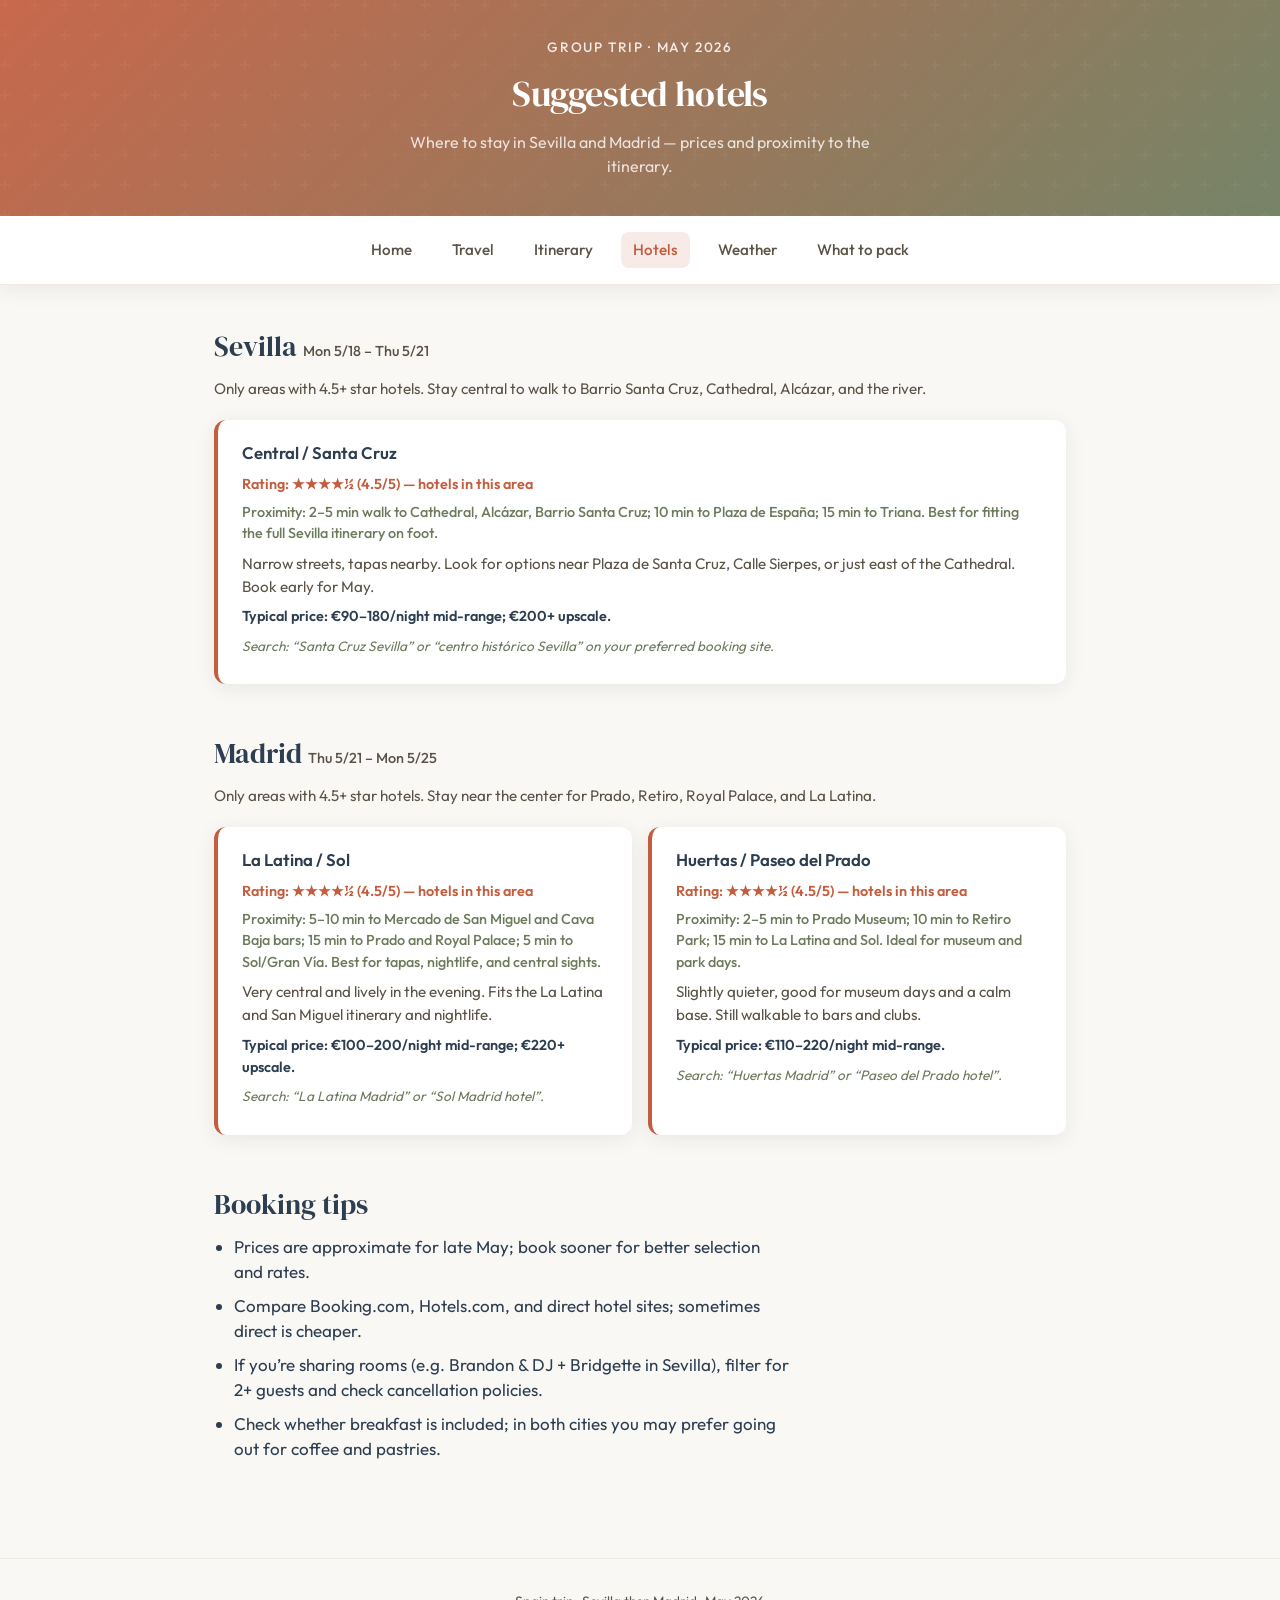
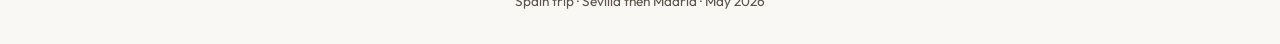
==== hotels.html @ f9c8597b "Add files via upload" ====
<!DOCTYPE html>
<html lang="en">
<head>
  <meta charset="UTF-8" />
  <meta name="viewport" content="width=device-width, initial-scale=1.0" />
  <title>Suggested hotels — Spain Trip May 2026</title>
  <link rel="preconnect" href="https://fonts.googleapis.com" />
  <link rel="preconnect" href="https://fonts.gstatic.com" crossorigin />
  <link href="https://fonts.googleapis.com/css2?family=DM+Serif+Display&family=Outfit:wght@300;400;500;600&display=swap" rel="stylesheet" />
  <link rel="stylesheet" href="styles.css" />
</head>
<body class="page-hotels">
  <header class="hero hero-small">
    <div class="hero-bg"></div>
    <div class="hero-content">
      <p class="hero-label">Group Trip · May 2026</p>
      <h1>Suggested hotels</h1>
      <p class="hero-sub">Where to stay in Sevilla and Madrid — prices and proximity to the itinerary.</p>
    </div>
  </header>

  <nav class="site-nav" aria-label="Trip planning">
    <a href="index.html">Home</a>
    <a href="travel.html">Travel</a>
    <a href="itinerary.html">Itinerary</a>
    <a href="hotels.html" class="nav-current">Hotels</a>
    <a href="weather.html">Weather</a>
    <a href="pack.html">What to pack</a>
  </nav>

  <main>
    <section class="section">
      <h2>Sevilla <span class="city-dates">Mon 5/18 – Thu 5/21</span></h2>
      <p class="section-desc">Only areas with 4.5+ star hotels. Stay central to walk to Barrio Santa Cruz, Cathedral, Alcázar, and the river.</p>
      <div class="hotel-cards">
        <div class="hotel-card">
          <h3>Central / Santa Cruz</h3>
          <p class="hotel-rating">Rating: ★★★★½ (4.5/5) — hotels in this area</p>
          <p class="hotel-proximity">Proximity: 2–5 min walk to Cathedral, Alcázar, Barrio Santa Cruz; 10 min to Plaza de España; 15 min to Triana. Best for fitting the full Sevilla itinerary on foot.</p>
          <p>Narrow streets, tapas nearby. Look for options near Plaza de Santa Cruz, Calle Sierpes, or just east of the Cathedral. Book early for May.</p>
          <p class="hotel-price">Typical price: €90–180/night mid-range; €200+ upscale.</p>
          <p class="hotel-tip">Search: “Santa Cruz Sevilla” or “centro histórico Sevilla” on your preferred booking site.</p>
        </div>
      </div>
    </section>

    <section class="section">
      <h2>Madrid <span class="city-dates">Thu 5/21 – Mon 5/25</span></h2>
      <p class="section-desc">Only areas with 4.5+ star hotels. Stay near the center for Prado, Retiro, Royal Palace, and La Latina.</p>
      <div class="hotel-cards">
        <div class="hotel-card">
          <h3>La Latina / Sol</h3>
          <p class="hotel-rating">Rating: ★★★★½ (4.5/5) — hotels in this area</p>
          <p class="hotel-proximity">Proximity: 5–10 min to Mercado de San Miguel and Cava Baja bars; 15 min to Prado and Royal Palace; 5 min to Sol/Gran Vía. Best for tapas, nightlife, and central sights.</p>
          <p>Very central and lively in the evening. Fits the La Latina and San Miguel itinerary and nightlife.</p>
          <p class="hotel-price">Typical price: €100–200/night mid-range; €220+ upscale.</p>
          <p class="hotel-tip">Search: “La Latina Madrid” or “Sol Madrid hotel”.</p>
        </div>
        <div class="hotel-card">
          <h3>Huertas / Paseo del Prado</h3>
          <p class="hotel-rating">Rating: ★★★★½ (4.5/5) — hotels in this area</p>
          <p class="hotel-proximity">Proximity: 2–5 min to Prado Museum; 10 min to Retiro Park; 15 min to La Latina and Sol. Ideal for museum and park days.</p>
          <p>Slightly quieter, good for museum days and a calm base. Still walkable to bars and clubs.</p>
          <p class="hotel-price">Typical price: €110–220/night mid-range.</p>
          <p class="hotel-tip">Search: “Huertas Madrid” or “Paseo del Prado hotel”.</p>
        </div>
      </div>
    </section>

    <section class="section">
      <h2>Booking tips</h2>
      <ul class="tip-list">
        <li>Prices are approximate for late May; book sooner for better selection and rates.</li>
        <li>Compare Booking.com, Hotels.com, and direct hotel sites; sometimes direct is cheaper.</li>
        <li>If you’re sharing rooms (e.g. Brandon & DJ + Bridgette in Sevilla), filter for 2+ guests and check cancellation policies.</li>
        <li>Check whether breakfast is included; in both cities you may prefer going out for coffee and pastries.</li>
      </ul>
    </section>
  </main>

  <footer class="footer">
    <p>Spain trip · Sevilla then Madrid · May 2026</p>
  </footer>
</body>
</html>
---- styles.css ----
/* Spain Trip Planner — warm, readable, Spanish-inspired */

:root {
  --cream: #faf8f5;
  --cream-dark: #f0ebe3;
  --terracotta: #c45c3e;
  --terracotta-soft: #d97a5e;
  --olive: #6b7b5c;
  --deep-blue: #2c3e50;
  --warm-gray: #5c5346;
  --white: #fff;
  --shadow: 0 4px 20px rgba(44, 42, 38, 0.08);
  --radius: 12px;
  --radius-sm: 8px;
}

*,
*::before,
*::after {
  box-sizing: border-box;
}

body {
  margin: 0;
  font-family: "Outfit", sans-serif;
  font-weight: 400;
  font-size: 17px;
  line-height: 1.55;
  color: var(--deep-blue);
  background: var(--cream);
  -webkit-font-smoothing: antialiased;
}

.hero {
  position: relative;
  min-height: 42vh;
  display: flex;
  align-items: center;
  justify-content: center;
  padding: 3rem 1.5rem;
  overflow: hidden;
}

.hero-bg {
  position: absolute;
  inset: 0;
  background: linear-gradient(135deg, var(--terracotta) 0%, var(--olive) 100%);
  opacity: 0.92;
}

.hero-bg::after {
  content: "";
  position: absolute;
  inset: 0;
  background: url("data:image/svg+xml,%3Csvg width='60' height='60' viewBox='0 0 60 60' xmlns='http://www.w3.org/2000/svg'%3E%3Cg fill='none' fill-rule='evenodd'%3E%3Cpath fill='%23fff' fill-opacity='0.06' d='M36 34v-4h-2v4h-4v2h4v4h2v-4h4v-2h-4zm0-30V0h-2v4h-4v2h4v4h2V6h4V4h-4zM6 34v-4H4v4H0v2h4v4h2v-4h4v-2H6zM6 4V0H4v4H0v2h4v4h2V6h4V4H6z'/%3E%3C/g%3E%3C/svg%3E");
  opacity: 0.5;
}

.hero-content {
  position: relative;
  z-index: 1;
  text-align: center;
  max-width: 32rem;
}

.hero-label {
  font-size: 0.85rem;
  font-weight: 500;
  letter-spacing: 0.12em;
  text-transform: uppercase;
  color: rgba(255, 255, 255, 0.85);
  margin: 0 0 0.5rem 0;
}

.hero h1 {
  font-family: "DM Serif Display", serif;
  font-size: clamp(2.5rem, 6vw, 3.5rem);
  font-weight: 400;
  color: var(--white);
  margin: 0 0 0.5rem 0;
  letter-spacing: -0.02em;
}

.hero-dates {
  font-size: 1rem;
  color: rgba(255, 255, 255, 0.9);
  margin: 0 0 0.75rem 0;
}

.hero-sub {
  font-size: 1rem;
  color: rgba(255, 255, 255, 0.8);
  margin: 0;
}

.hero-small {
  min-height: 24vh;
  padding: 2rem 1.5rem;
}

.hero-small h1 {
  font-size: clamp(1.75rem, 4vw, 2.25rem);
}

/* Site nav */
.site-nav {
  display: flex;
  flex-wrap: wrap;
  justify-content: center;
  gap: 0.25rem 1rem;
  padding: 1rem 1.5rem;
  background: var(--white);
  border-bottom: 1px solid var(--cream-dark);
  box-shadow: var(--shadow);
}

.site-nav a {
  font-size: 0.95rem;
  font-weight: 500;
  color: var(--warm-gray);
  text-decoration: none;
  padding: 0.4rem 0.75rem;
  border-radius: var(--radius-sm);
  transition: color 0.15s, background 0.15s;
}

.site-nav a:hover {
  color: var(--terracotta);
  background: var(--cream-dark);
}

.site-nav a.nav-current {
  color: var(--terracotta);
  background: rgba(196, 92, 62, 0.12);
}

main {
  max-width: 900px;
  margin: 0 auto;
  padding: 2.5rem 1.5rem 3rem;
}

.section {
  margin-bottom: 3rem;
}

.section h2 {
  font-family: "DM Serif Display", serif;
  font-size: 1.75rem;
  font-weight: 400;
  color: var(--deep-blue);
  margin: 0 0 0.5rem 0;
}

.section-desc {
  color: var(--warm-gray);
  margin: 0 0 1.25rem 0;
  font-size: 0.95rem;
}

/* Timeline */
.timeline-section .timeline {
  display: flex;
  flex-wrap: wrap;
  align-items: stretch;
  gap: 1rem;
  margin-top: 1rem;
}

.timeline-city {
  flex: 1 1 240px;
  background: var(--white);
  border-radius: var(--radius);
  padding: 1.5rem;
  box-shadow: var(--shadow);
  border-top: 4px solid transparent;
}

.timeline-city.sevilla {
  border-top-color: var(--terracotta);
}

.timeline-city.madrid {
  border-top-color: var(--olive);
}

.timeline-badge {
  font-weight: 600;
  font-size: 1.1rem;
  color: var(--deep-blue);
  margin-bottom: 0.35rem;
}

.timeline-dates {
  font-size: 0.9rem;
  color: var(--terracotta);
  font-weight: 500;
  margin-bottom: 0.5rem;
}

.timeline-city.madrid .timeline-dates {
  color: var(--olive);
}

.timeline-city p {
  margin: 0;
  font-size: 0.9rem;
  color: var(--warm-gray);
}

.timeline-arrow {
  display: flex;
  align-items: center;
  font-size: 1.5rem;
  color: var(--warm-gray);
  opacity: 0.6;
}

/* Trip map (home) */
.map-section .trip-map {
  height: 340px;
  width: 100%;
  border-radius: var(--radius);
  overflow: hidden;
  background: var(--cream-dark);
  margin-top: 0.5rem;
}

.map-legend {
  display: flex;
  flex-wrap: wrap;
  gap: 0.75rem 1.25rem;
  margin-top: 0.75rem;
  font-size: 0.9rem;
  color: var(--warm-gray);
}

.map-legend strong {
  color: var(--deep-blue);
}

/* Availability */
.availability-tools {
  display: flex;
  flex-wrap: wrap;
  align-items: flex-end;
  gap: 0.75rem;
  margin-bottom: 1.25rem;
}

.availability-tools label {
  display: flex;
  flex-direction: column;
  gap: 0.25rem;
}

.availability-tools label span {
  font-size: 0.8rem;
  font-weight: 500;
  color: var(--warm-gray);
}

.availability-tools input {
  font: inherit;
  padding: 0.5rem 0.75rem;
  border: 1px solid var(--cream-dark);
  border-radius: var(--radius-sm);
  background: var(--white);
  width: 160px;
}

.availability-tools input:focus {
  outline: none;
  border-color: var(--terracotta);
  box-shadow: 0 0 0 2px rgba(196, 92, 62, 0.2);
}

.btn {
  font: inherit;
  font-weight: 500;
  padding: 0.5rem 1rem;
  border: none;
  border-radius: var(--radius-sm);
  cursor: pointer;
  transition: background 0.2s, transform 0.1s;
}

.btn:active {
  transform: scale(0.98);
}

.btn-primary {
  background: var(--terracotta);
  color: var(--white);
}

.btn-primary:hover {
  background: var(--terracotta-soft);
}

.availability-grid-wrap {
  overflow-x: auto;
  margin-bottom: 0.5rem;
  border-radius: var(--radius);
  box-shadow: var(--shadow);
  background: var(--white);
}

.availability-grid {
  width: 100%;
  border-collapse: collapse;
  font-size: 0.9rem;
}

.availability-grid th,
.availability-grid td {
  padding: 0.6rem 0.5rem;
  text-align: center;
  border-bottom: 1px solid var(--cream-dark);
}

.availability-grid th {
  font-weight: 600;
  color: var(--deep-blue);
  background: var(--cream-dark);
}

.availability-grid th:first-child,
.availability-grid td:first-child {
  text-align: left;
  padding-left: 1rem;
  min-width: 100px;
  position: sticky;
  left: 0;
  background: var(--white);
  z-index: 1;
}

.availability-grid tr:last-child td {
  border-bottom: none;
}

.availability-grid .cell-btn {
  display: block;
  width: 28px;
  height: 28px;
  margin: 0 auto;
  border: 2px solid var(--cream-dark);
  border-radius: 6px;
  background: var(--cream);
  cursor: pointer;
  transition: background 0.15s, border-color 0.15s;
}

.availability-grid .cell-btn:hover {
  border-color: var(--terracotta);
  background: rgba(196, 92, 62, 0.1);
}

.availability-grid .cell-btn.available {
  background: var(--olive);
  border-color: var(--olive);
}

.availability-grid .cell-btn.available:hover {
  background: var(--terracotta);
  border-color: var(--terracotta);
}

/* Attendees & travel */
.attendee-list {
  list-style: none;
  margin: 0;
  padding: 0;
  display: grid;
  gap: 1rem;
}

.attendee-card {
  background: var(--white);
  border-radius: var(--radius);
  padding: 1.25rem 1.5rem;
  box-shadow: var(--shadow);
  border-left: 4px solid var(--terracotta);
}

.attendee-card strong {
  display: block;
  font-size: 1.1rem;
  color: var(--deep-blue);
  margin-bottom: 0.35rem;
}

.attendee-card p {
  margin: 0;
  font-size: 0.95rem;
  color: var(--warm-gray);
  line-height: 1.5;
}

/* Weather */
.weather-grid {
  display: grid;
  grid-template-columns: repeat(auto-fill, minmax(140px, 1fr));
  gap: 0.75rem;
  margin-top: 1rem;
}

.weather-day {
  background: var(--white);
  border-radius: var(--radius-sm);
  padding: 1rem;
  box-shadow: var(--shadow);
  border-top: 3px solid var(--cream-dark);
}

.weather-day-sevilla {
  border-top-color: var(--terracotta);
}

.weather-day-madrid {
  border-top-color: var(--olive);
}

.weather-day-transfer {
  border-top-color: var(--warm-gray);
}

.weather-day-empty {
  opacity: 0.7;
}

.weather-day-header {
  display: flex;
  flex-wrap: wrap;
  justify-content: space-between;
  align-items: baseline;
  gap: 0.25rem;
  margin-bottom: 0.35rem;
}

.weather-day-name {
  font-weight: 600;
  font-size: 0.9rem;
  color: var(--deep-blue);
}

.weather-day-city {
  font-size: 0.75rem;
  color: var(--warm-gray);
  text-transform: uppercase;
  letter-spacing: 0.04em;
}

.weather-day-temp {
  font-size: 1rem;
  font-weight: 600;
  color: var(--terracotta);
  margin-bottom: 0.2rem;
}

.weather-day-conditions {
  font-size: 0.8rem;
  color: var(--warm-gray);
}

.weather-day-precip {
  font-size: 0.75rem;
  color: var(--olive);
  margin-top: 0.25rem;
}

/* Day-by-day itinerary */
.day-list {
  display: flex;
  flex-direction: column;
  gap: 0.5rem;
  margin-top: 1rem;
}

.day-card {
  background: var(--white);
  border-radius: var(--radius);
  box-shadow: var(--shadow);
  overflow: hidden;
  border: 1px solid var(--cream-dark);
}

.day-card-header {
  width: 100%;
  display: flex;
  flex-wrap: wrap;
  align-items: center;
  gap: 0.5rem 1rem;
  padding: 1rem 1.25rem;
  font: inherit;
  font-weight: 500;
  color: var(--deep-blue);
  background: none;
  border: none;
  cursor: pointer;
  text-align: left;
  transition: background 0.15s;
}

.day-card-header:hover {
  background: var(--cream-dark);
}

.day-card-title {
  font-size: 1.05rem;
}

.day-card-city {
  font-size: 0.8rem;
  font-weight: 600;
  text-transform: uppercase;
  letter-spacing: 0.05em;
  padding: 0.2rem 0.5rem;
  border-radius: 4px;
}

.day-city-sevilla {
  background: rgba(196, 92, 62, 0.15);
  color: var(--terracotta);
}

.day-city-madrid {
  background: rgba(107, 123, 92, 0.2);
  color: var(--olive);
}

.day-city-transfer {
  background: rgba(92, 83, 70, 0.15);
  color: var(--warm-gray);
}

.day-card-chevron {
  margin-left: auto;
  font-size: 0.7rem;
  color: var(--warm-gray);
  transition: transform 0.2s;
}

.day-card-open .day-card-chevron {
  transform: rotate(180deg);
}

.day-card-content {
  padding: 0 1.25rem 1.25rem;
  border-top: 1px solid var(--cream-dark);
}

.day-card-content[hidden] {
  display: none;
}

.day-arrivals {
  font-size: 0.95rem;
  color: var(--deep-blue);
  background: rgba(107, 123, 92, 0.12);
  padding: 0.6rem 0.9rem;
  border-radius: var(--radius-sm);
  margin-bottom: 1rem;
  border-left: 3px solid var(--olive);
}

.day-arrivals strong {
  color: var(--olive);
}

.day-departures {
  font-size: 0.95rem;
  color: var(--deep-blue);
  background: rgba(196, 92, 62, 0.1);
  padding: 0.6rem 0.9rem;
  border-radius: var(--radius-sm);
  margin-bottom: 1rem;
  border-left: 3px solid var(--terracotta);
}

.day-departures strong {
  color: var(--terracotta);
}

.day-card-content > .day-do,
.day-card-content > .day-eat,
.day-card-content > .day-night {
  margin-top: 1rem;
}

.day-do-block {
  margin-bottom: 1rem;
}

.day-do-block:last-child {
  margin-bottom: 0;
}

.day-do-block h4 {
  font-size: 0.8rem;
  font-weight: 600;
  text-transform: uppercase;
  letter-spacing: 0.06em;
  color: var(--warm-gray);
  margin: 0 0 0.35rem 0;
}

.day-do-block ul {
  margin: 0;
  padding-left: 1.2rem;
  font-size: 0.95rem;
  color: var(--deep-blue);
}

.day-do-block li {
  margin-bottom: 0.25rem;
}

.day-night h4 {
  color: var(--olive);
}

.day-card-content h4 {
  font-size: 0.8rem;
  font-weight: 600;
  text-transform: uppercase;
  letter-spacing: 0.06em;
  color: var(--warm-gray);
  margin: 0 0 0.35rem 0;
}

.day-card-content ul {
  margin: 0;
  padding-left: 1.2rem;
  font-size: 0.95rem;
  color: var(--deep-blue);
}

.day-card-content li {
  margin-bottom: 0.25rem;
}

/* Suggested flights */
.flights-list {
  list-style: none;
  margin: 0;
  padding: 0;
  display: flex;
  flex-direction: column;
  gap: 1rem;
  margin-top: 1rem;
}

.flight-card {
  background: var(--white);
  border-radius: var(--radius);
  padding: 1.25rem 1.5rem;
  box-shadow: var(--shadow);
  border-left: 4px solid var(--olive);
}

.flight-card strong {
  display: block;
  font-size: 1.05rem;
  color: var(--deep-blue);
  margin-bottom: 0.5rem;
}

.flight-card p {
  margin: 0.35rem 0;
  font-size: 0.95rem;
  color: var(--warm-gray);
  line-height: 1.5;
}

.flight-route {
  font-weight: 500;
  color: var(--deep-blue);
}

.flight-link {
  display: inline-block;
  font-size: 0.9rem;
  font-weight: 500;
  color: var(--terracotta);
  text-decoration: none;
  margin: 0.2rem 0 0.5rem 0;
  transition: color 0.15s;
}

.flight-link:hover {
  color: var(--terracotta-soft);
  text-decoration: underline;
}

.flight-link-2 {
  margin-left: 0.75rem;
}

.flight-card-no-link {
  border-left-color: var(--cream-dark);
  opacity: 0.9;
}

.availability-legend {
  font-size: 0.85rem;
  color: var(--warm-gray);
  margin: 0;
}

.legend-dot {
  display: inline-block;
  width: 12px;
  height: 12px;
  border-radius: 4px;
  vertical-align: middle;
  margin-right: 0.25rem;
}

.legend-dot.available {
  background: var(--olive);
}

.legend-dot.unavailable {
  background: var(--cream-dark);
}

/* Itinerary */
.city-block {
  margin-bottom: 2rem;
}

.city-block h3 {
  font-family: "DM Serif Display", serif;
  font-size: 1.35rem;
  font-weight: 400;
  color: var(--deep-blue);
  margin: 0 0 0.75rem 0;
}

.city-dates {
  font-family: "Outfit", sans-serif;
  font-size: 0.9rem;
  font-weight: 500;
  color: var(--warm-gray);
}

.recommendations {
  display: grid;
  grid-template-columns: repeat(auto-fit, minmax(260px, 1fr));
  gap: 1rem;
}

.rec-card {
  background: var(--white);
  border-radius: var(--radius);
  padding: 1.25rem 1.5rem;
  box-shadow: var(--shadow);
  border-left: 4px solid var(--terracotta);
}

.city-block:last-of-type .rec-card {
  border-left-color: var(--olive);
}

.rec-card h4 {
  font-size: 0.9rem;
  font-weight: 600;
  text-transform: uppercase;
  letter-spacing: 0.06em;
  color: var(--terracotta);
  margin: 0 0 0.5rem 0;
}

.city-block:last-of-type .rec-card h4 {
  color: var(--olive);
}

.rec-card ul {
  margin: 0;
  padding-left: 1.2rem;
  color: var(--deep-blue);
}

.rec-card li {
  margin-bottom: 0.35rem;
}

.rec-card li:last-child {
  margin-bottom: 0;
}

/* Travel */
.travel-cards {
  display: grid;
  grid-template-columns: repeat(auto-fit, minmax(240px, 1fr));
  gap: 1rem;
  margin-top: 1rem;
}

.travel-card {
  background: var(--white);
  border-radius: var(--radius);
  padding: 1.25rem;
  box-shadow: var(--shadow);
}

.travel-card h4 {
  font-size: 1rem;
  font-weight: 600;
  color: var(--deep-blue);
  margin: 0 0 0.5rem 0;
}

.travel-card p {
  margin: 0;
  font-size: 0.9rem;
  color: var(--warm-gray);
}

/* Footer */
.footer {
  text-align: center;
  padding: 2rem 1rem;
  font-size: 0.85rem;
  color: var(--warm-gray);
  border-top: 1px solid var(--cream-dark);
}

.footer p {
  margin: 0;
}

/* Hotels */
.hotel-cards {
  display: grid;
  grid-template-columns: repeat(auto-fit, minmax(260px, 1fr));
  gap: 1rem;
  margin-top: 1rem;
}

.hotel-card {
  background: var(--white);
  border-radius: var(--radius);
  padding: 1.25rem 1.5rem;
  box-shadow: var(--shadow);
  border-left: 4px solid var(--terracotta);
}

.hotel-card h3 {
  font-size: 1.05rem;
  font-weight: 600;
  color: var(--deep-blue);
  margin: 0 0 0.5rem 0;
}

.hotel-rating {
  font-size: 0.9rem !important;
  color: var(--terracotta) !important;
  font-weight: 600;
  margin: 0 0 0.35rem 0 !important;
}

.hotel-card p {
  margin: 0 0 0.5rem 0;
  font-size: 0.95rem;
  color: var(--warm-gray);
  line-height: 1.5;
}

.hotel-proximity {
  font-size: 0.9rem !important;
  color: var(--olive) !important;
  font-weight: 500;
}

.hotel-price {
  font-size: 0.9rem !important;
  color: var(--deep-blue) !important;
  font-weight: 600;
  margin-top: 0.35rem !important;
}

.hotel-tip {
  font-size: 0.85rem !important;
  color: var(--olive) !important;
  font-style: italic;
  margin-top: 0.5rem !important;
}

.tip-list {
  margin: 0;
  padding-left: 1.25rem;
  color: var(--deep-blue);
  max-width: 36rem;
}

.tip-list li {
  margin-bottom: 0.5rem;
  line-height: 1.5;
}

/* Pack */
.pack-section h2 {
  font-family: "DM Serif Display", serif;
  font-size: 1.35rem;
  font-weight: 400;
  color: var(--deep-blue);
  margin: 0 0 0.5rem 0;
}

.pack-list {
  margin: 0;
  padding-left: 1.25rem;
  color: var(--deep-blue);
}

.pack-list li {
  margin-bottom: 0.6rem;
  line-height: 1.5;
}

.pack-list strong {
  color: var(--deep-blue);
}

@media (max-width: 600px) {
  .availability-grid th,
  .availability-grid td {
    padding: 0.5rem 0.35rem;
    font-size: 0.8rem;
  }

  .availability-grid .cell-btn {
    width: 24px;
    height: 24px;
  }

  .site-nav {
    gap: 0.25rem 0.5rem;
    padding: 0.75rem 1rem;
  }

  .site-nav a {
    font-size: 0.85rem;
    padding: 0.35rem 0.5rem;
  }
}
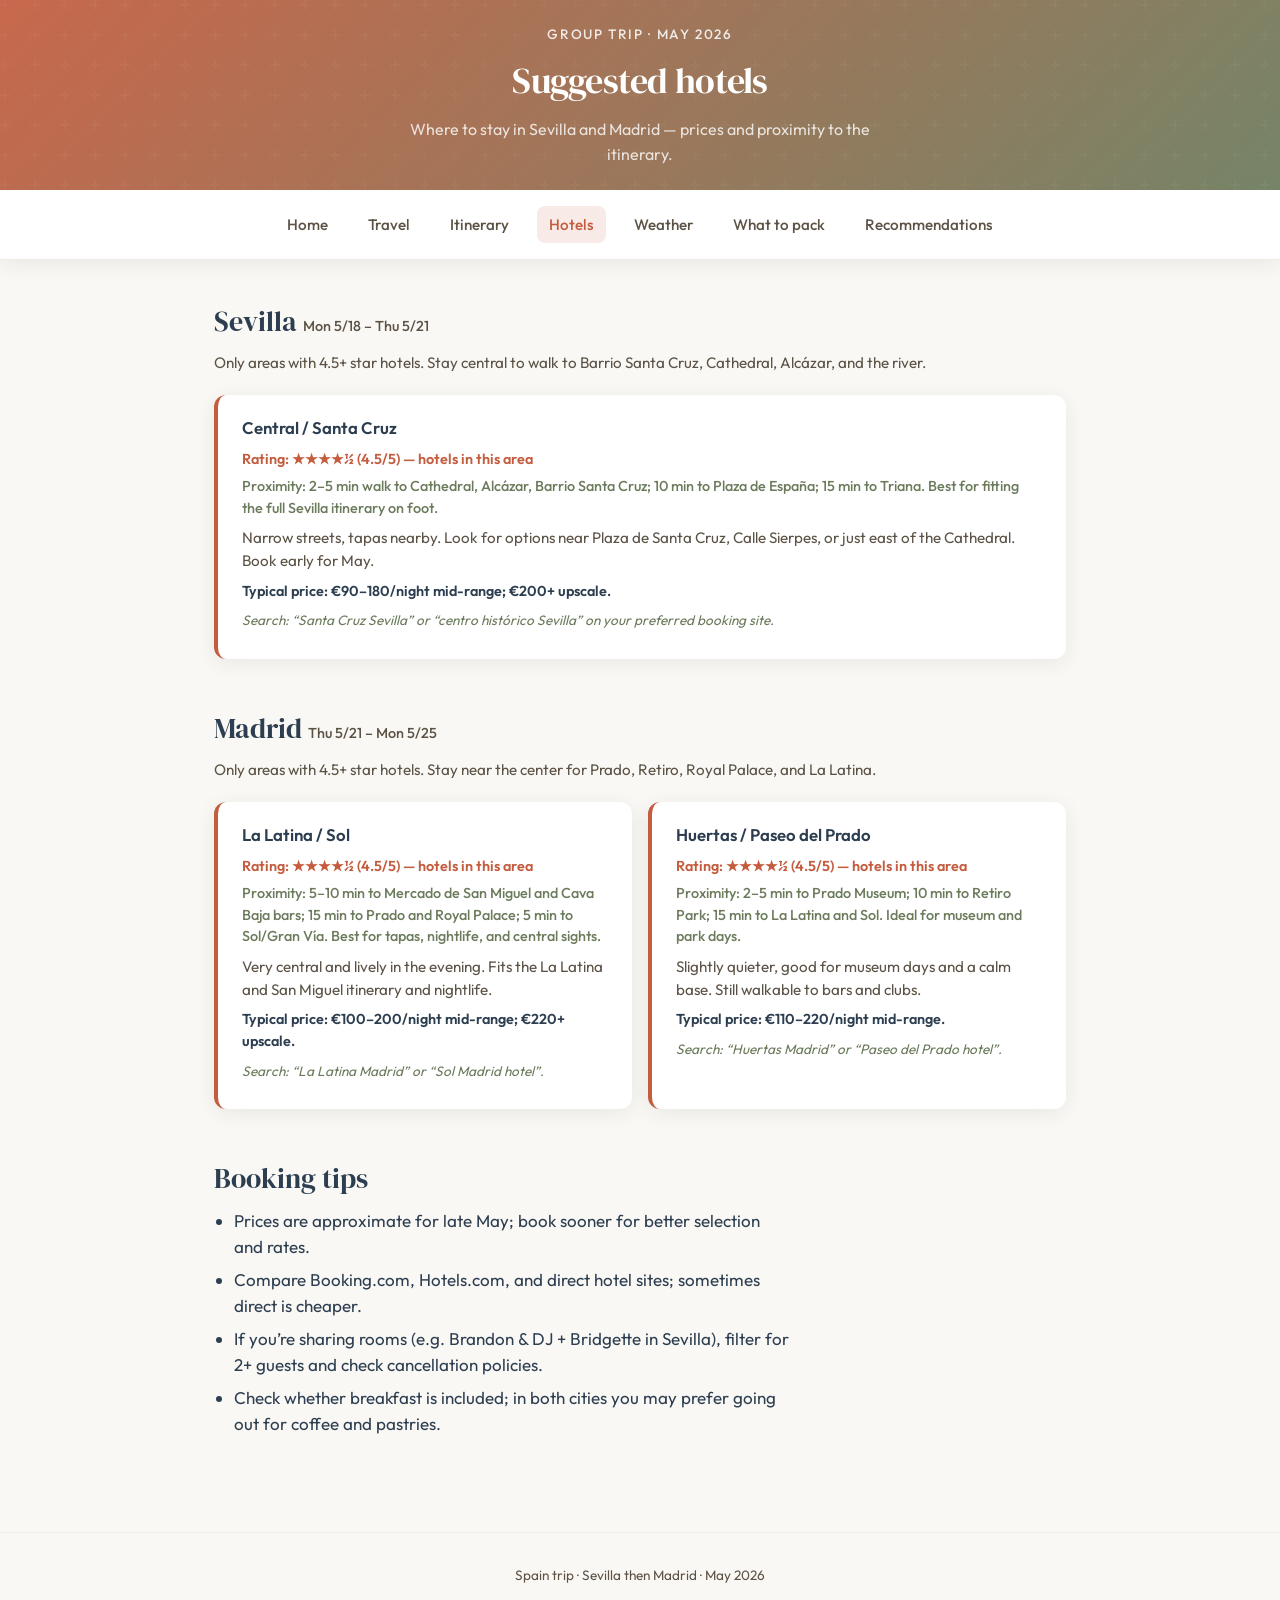
==== commit dc53580a: "Add files via upload" ====
--- a/hotels.html
+++ b/hotels.html
@@ -26,6 +26,7 @@
     <a href="hotels.html" class="nav-current">Hotels</a>
     <a href="weather.html">Weather</a>
     <a href="pack.html">What to pack</a>
+    <a href="recommendations.html">Recommendations</a>
   </nav>
 
   <main>
--- a/styles.css
+++ b/styles.css
@@ -33,11 +33,11 @@
 
 .hero {
   position: relative;
-  min-height: 42vh;
+  min-height: 26vh;
   display: flex;
   align-items: center;
   justify-content: center;
-  padding: 3rem 1.5rem;
+  padding: 2rem 1.5rem;
   overflow: hidden;
 }
 
@@ -94,8 +94,8 @@
 }
 
 .hero-small {
-  min-height: 24vh;
-  padding: 2rem 1.5rem;
+  min-height: 18vh;
+  padding: 1.5rem 1.5rem;
 }
 
 .hero-small h1 {
@@ -819,6 +819,122 @@
   color: var(--warm-gray);
 }
 
+/* Recommendations */
+.rec-form {
+  display: flex;
+  flex-direction: column;
+  gap: 1rem;
+  max-width: 28rem;
+  margin-top: 1rem;
+}
+
+.rec-form label {
+  display: flex;
+  flex-direction: column;
+  gap: 0.35rem;
+}
+
+.rec-form label span {
+  font-size: 0.9rem;
+  font-weight: 500;
+  color: var(--warm-gray);
+}
+
+.rec-form input,
+.rec-form select,
+.rec-form textarea {
+  font: inherit;
+  padding: 0.5rem 0.75rem;
+  border: 1px solid var(--cream-dark);
+  border-radius: var(--radius-sm);
+  background: var(--white);
+}
+
+.rec-form textarea {
+  resize: vertical;
+  min-height: 4rem;
+}
+
+.rec-form input:focus,
+.rec-form select:focus,
+.rec-form textarea:focus {
+  outline: none;
+  border-color: var(--terracotta);
+  box-shadow: 0 0 0 2px rgba(196, 92, 62, 0.2);
+}
+
+.rec-list {
+  display: flex;
+  flex-direction: column;
+  gap: 0.75rem;
+  margin-top: 1rem;
+}
+
+.rec-item {
+  background: var(--white);
+  border-radius: var(--radius);
+  padding: 1rem 1.25rem;
+  box-shadow: var(--shadow);
+  border-left: 4px solid var(--olive);
+}
+
+.rec-item-header {
+  display: flex;
+  flex-wrap: wrap;
+  align-items: center;
+  gap: 0.5rem 1rem;
+  margin-bottom: 0.5rem;
+}
+
+.rec-item-category {
+  font-size: 0.8rem;
+  font-weight: 600;
+  text-transform: uppercase;
+  letter-spacing: 0.05em;
+  color: var(--terracotta);
+}
+
+.rec-item-city {
+  font-size: 0.8rem;
+  color: var(--olive);
+}
+
+.rec-item-from {
+  font-size: 0.85rem;
+  color: var(--warm-gray);
+  margin-right: auto;
+}
+
+.rec-item-delete {
+  font-size: 1.25rem;
+  line-height: 1;
+  padding: 0.2rem 0.4rem;
+  border: none;
+  background: none;
+  color: var(--warm-gray);
+  cursor: pointer;
+  border-radius: 4px;
+  transition: color 0.15s, background 0.15s;
+}
+
+.rec-item-delete:hover {
+  color: var(--terracotta);
+  background: var(--cream-dark);
+}
+
+.rec-item-text {
+  margin: 0;
+  font-size: 0.95rem;
+  color: var(--deep-blue);
+  line-height: 1.5;
+}
+
+.rec-empty {
+  margin: 1rem 0 0 0;
+  font-size: 0.95rem;
+  color: var(--warm-gray);
+}
+
 /* Footer */
 .footer {
   text-align: center;
